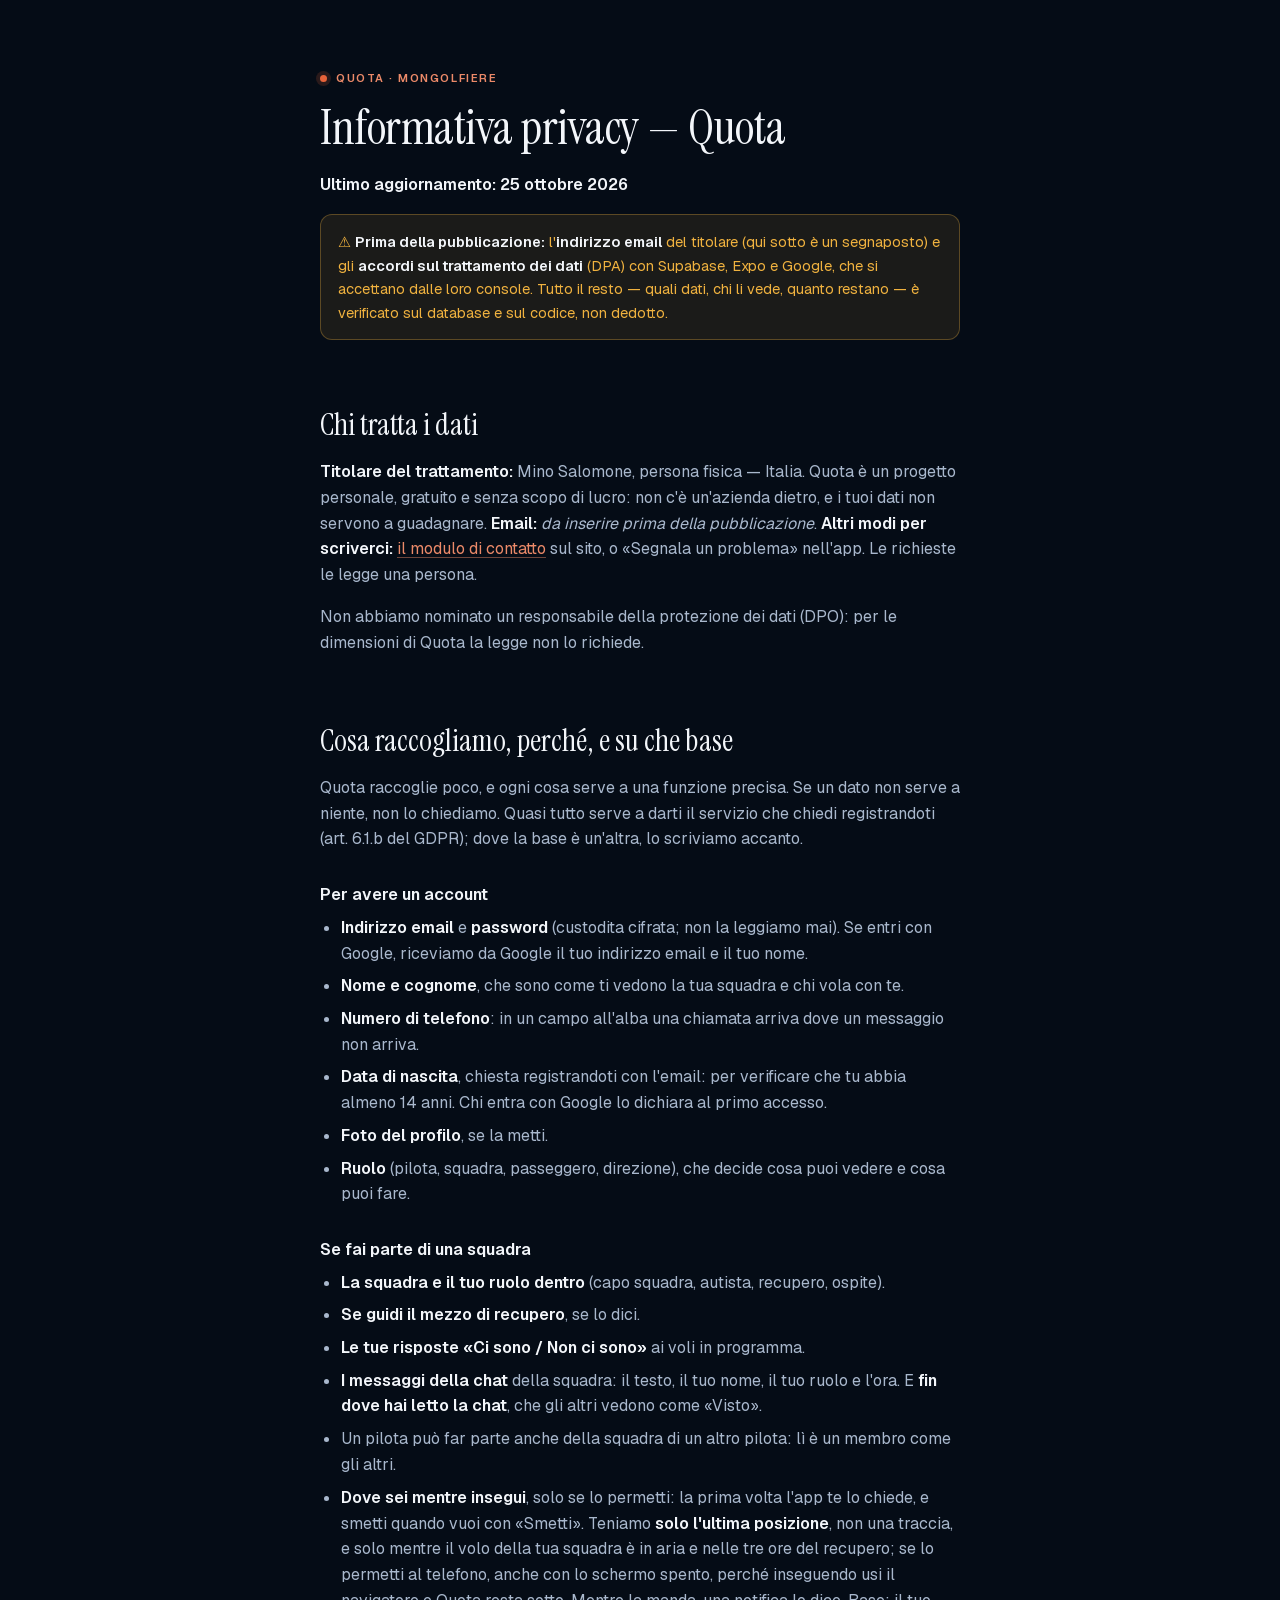
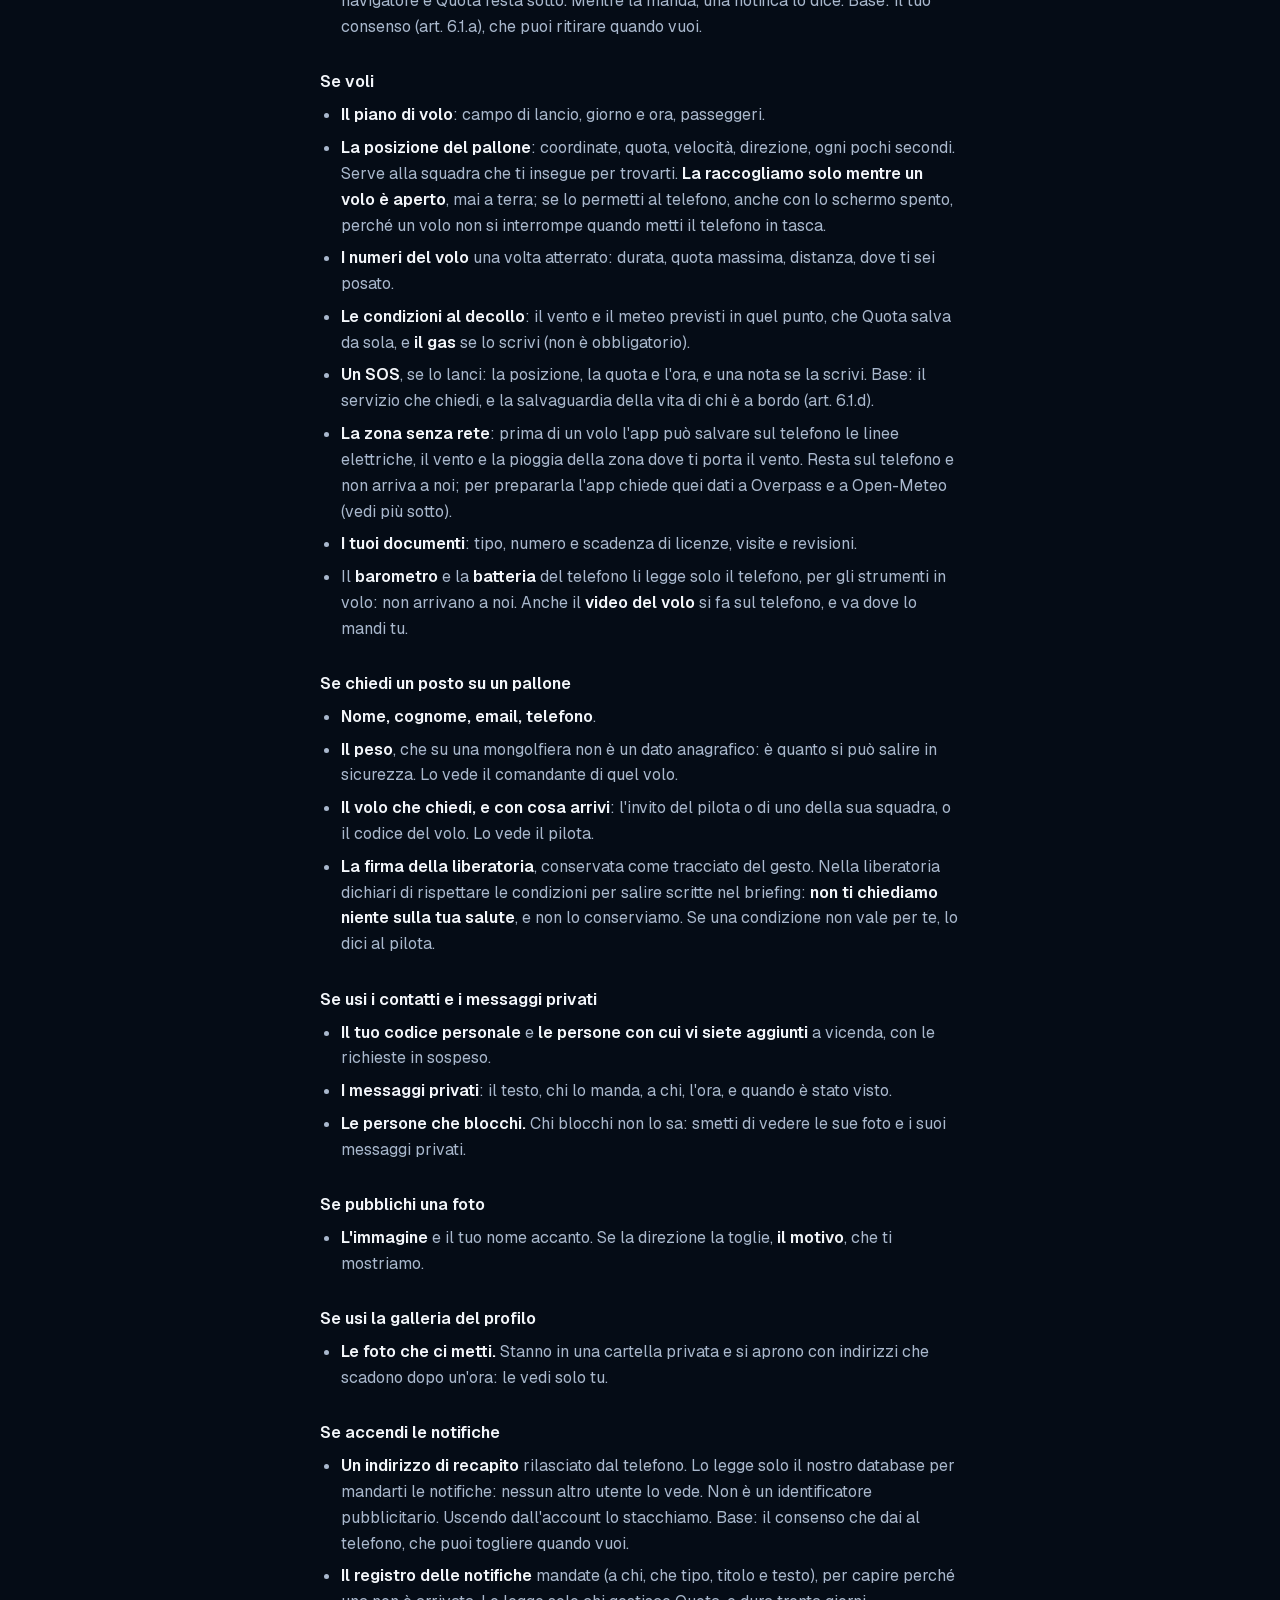
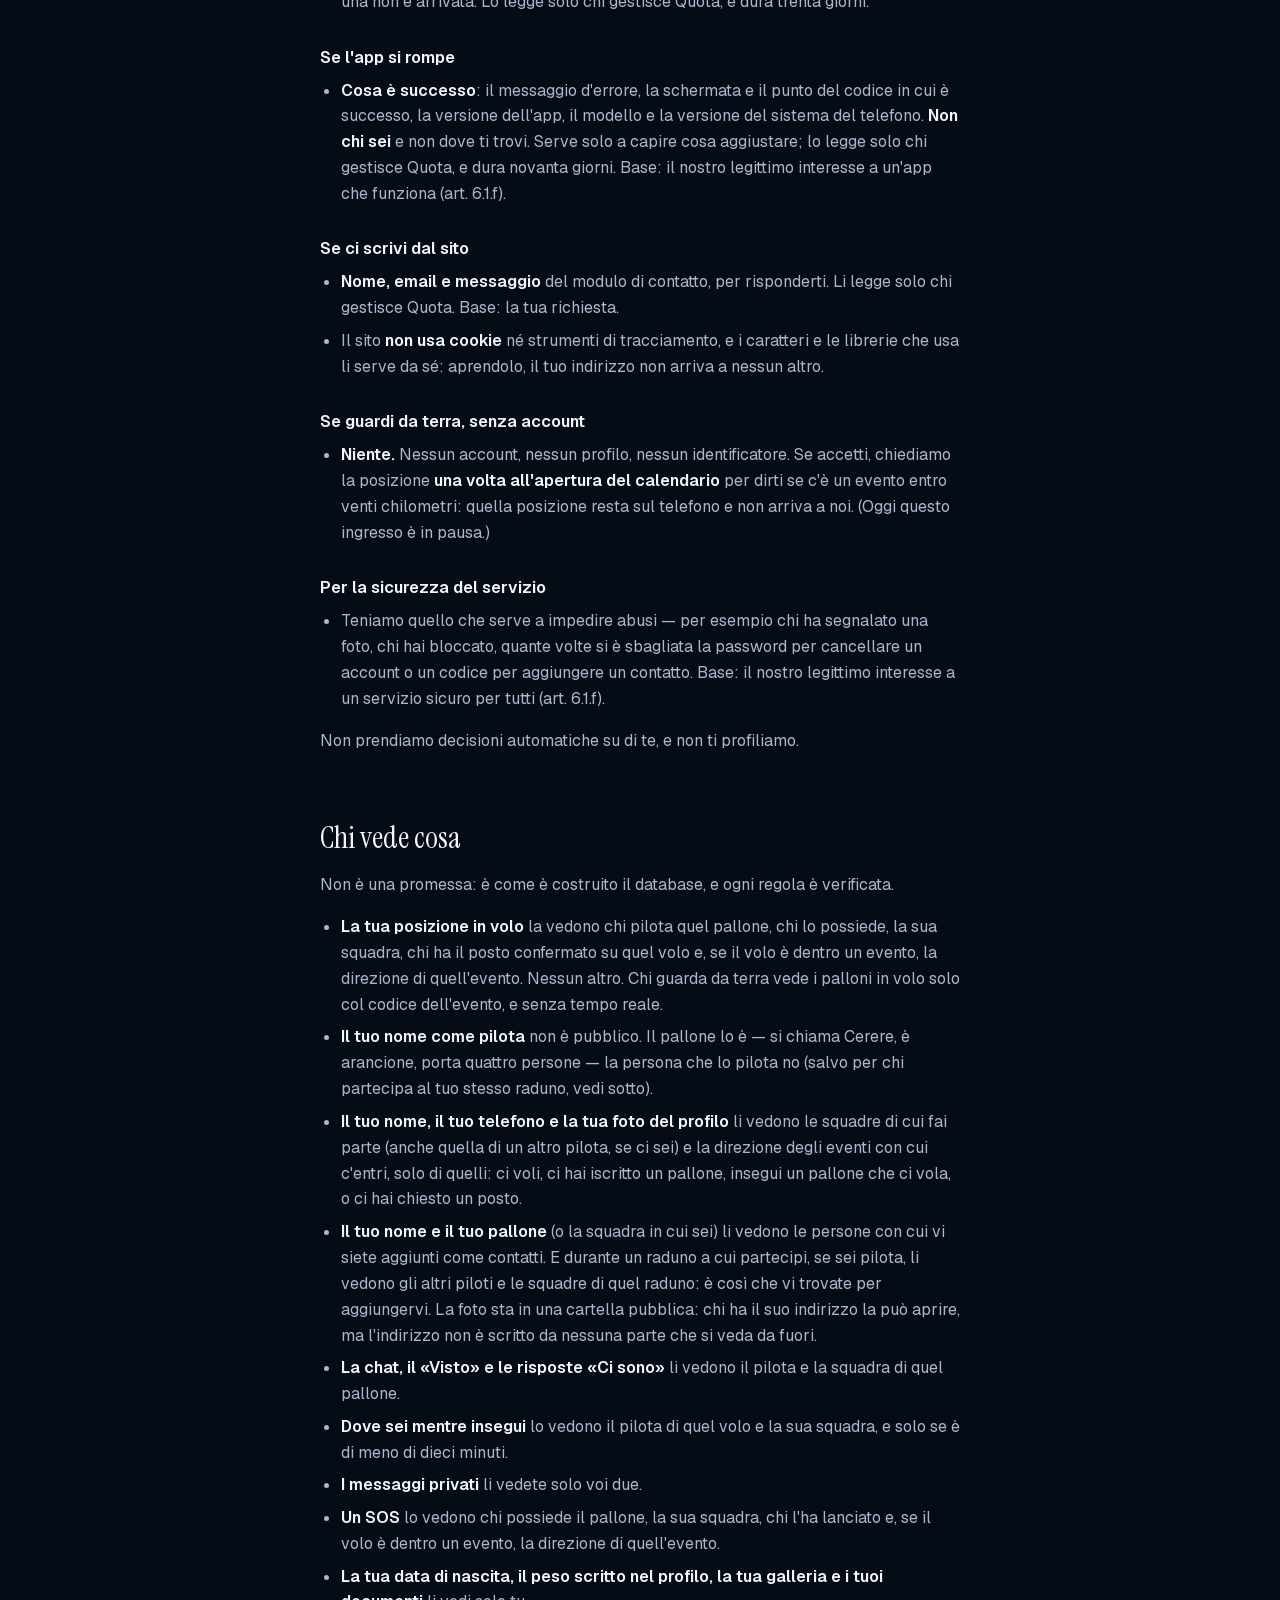
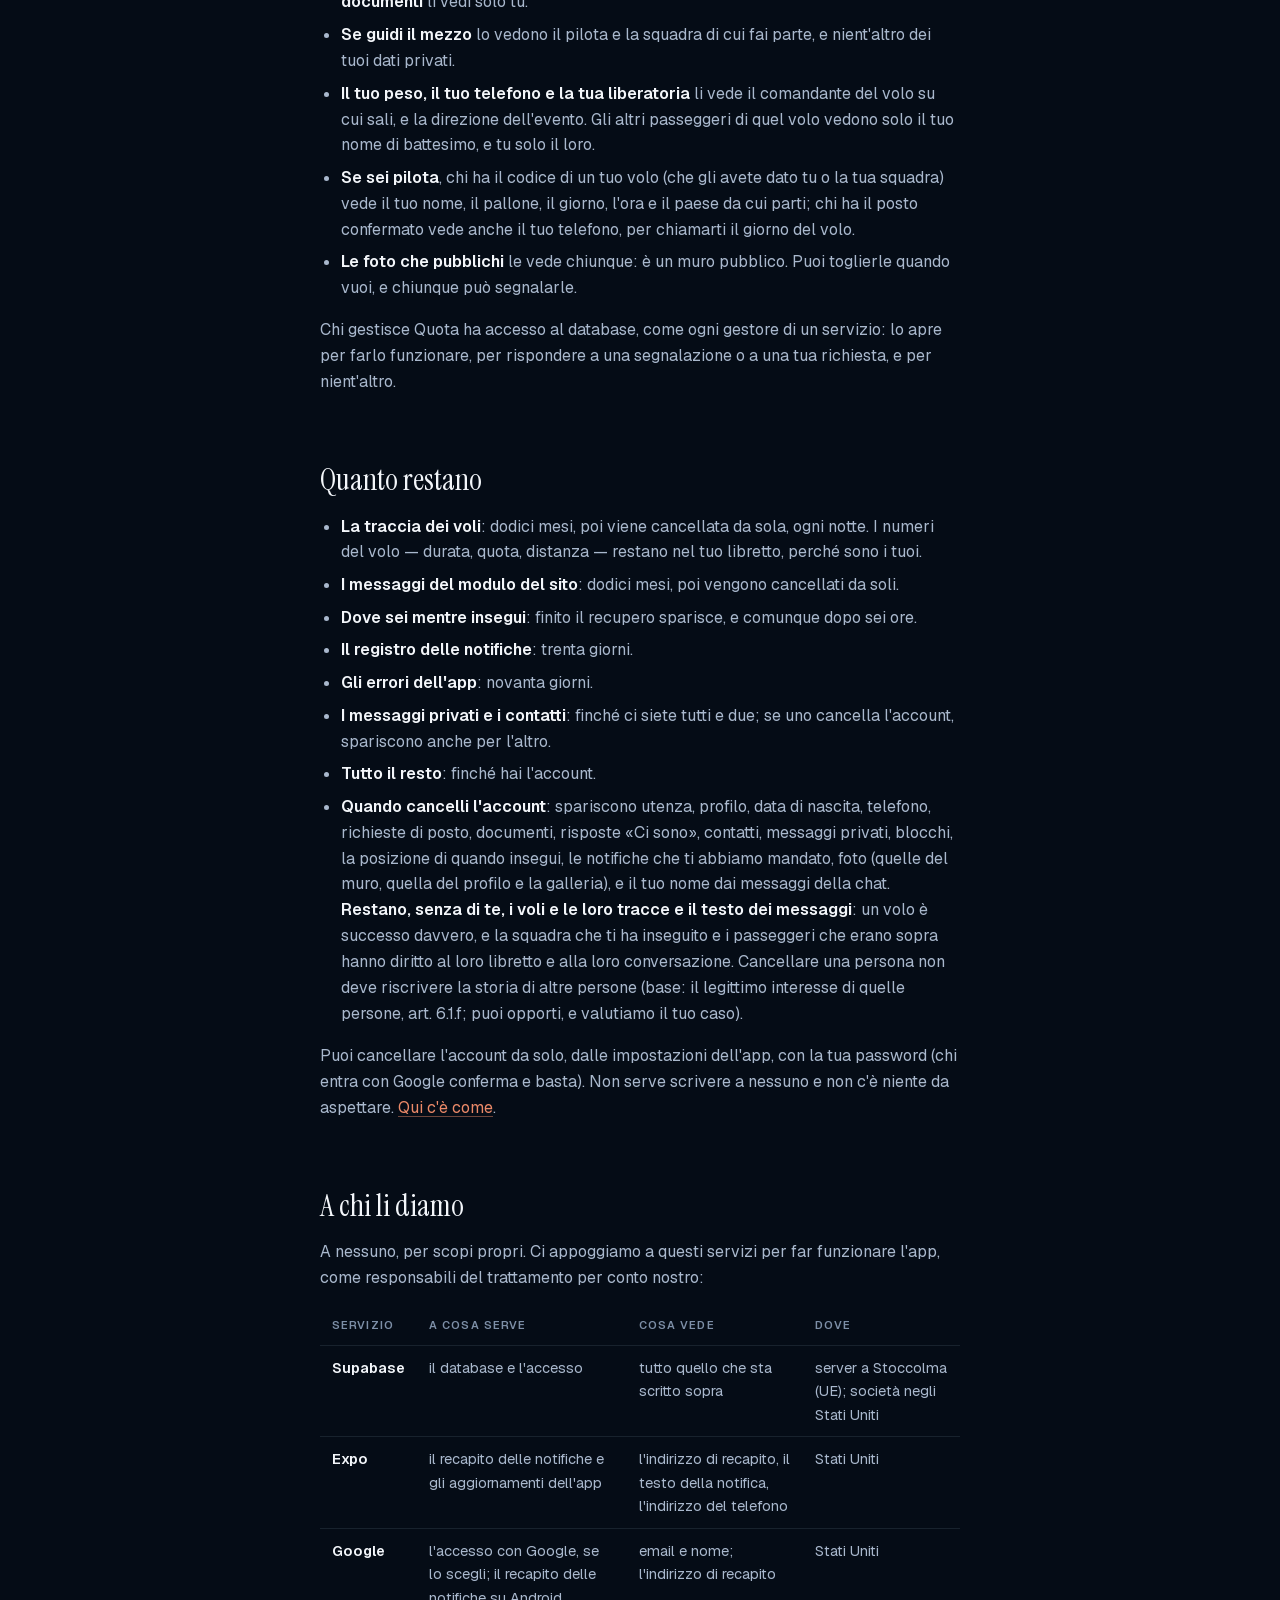
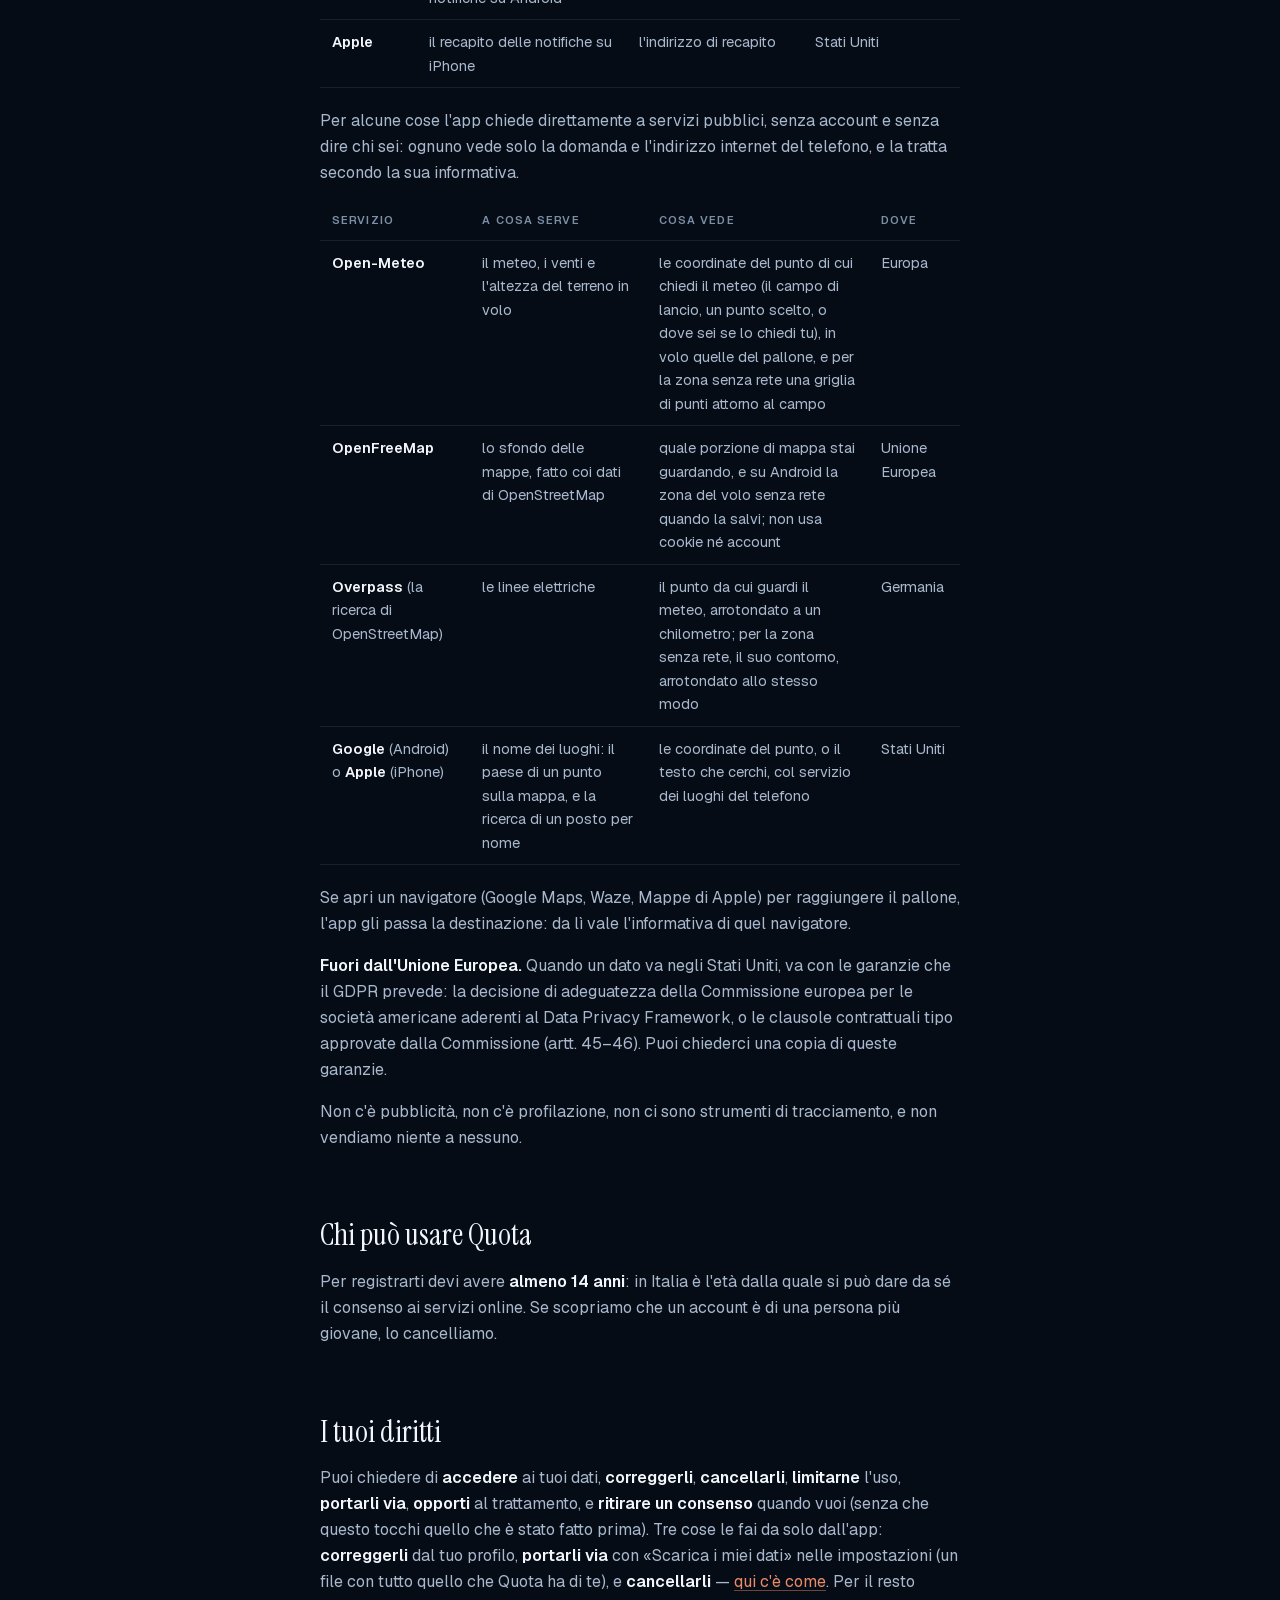
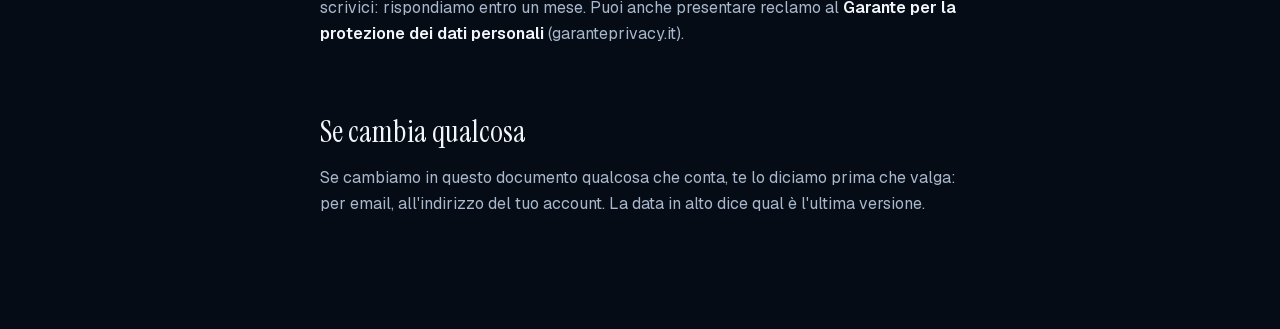
==== privacy.html @ 2c1e8c2b "Pagine aggiornate" ====
<!doctype html>
<html lang="it">
<meta charset="utf-8">
<meta name="viewport" content="width=device-width, initial-scale=1">
<title>Informativa privacy di Quota</title>
<link rel="icon" href="data:image/svg+xml,%3Csvg xmlns='http://www.w3.org/2000/svg' viewBox='0 0 64 80'%3E%3Cpath fill='%23E8633A' d='M32 3c14 0 23 11 23 24 0 12-9 22-16 29l-1 4H26l-1-4C18 49 9 39 9 27 9 14 18 3 32 3Z'/%3E%3Crect x='27' y='61' width='10' height='8' rx='2' fill='%235C5040'/%3E%3C/svg%3E">
<link rel="stylesheet" href="fonts.css">
<style>
:root{--e300:#EC8A69;--e400:#E8633A;--d900:#050C16;--d800:#0A1523;--d700:#0F1E30;
  --line:rgba(198,219,245,.10);--ink1:#F3F6FA;--ink2:#A9B8CD;--ink3:#7D8FA7;
  --disp:"Instrument Serif",Georgia,serif;--ui:"Geist",system-ui,sans-serif;--mono:"JetBrains Mono",ui-monospace,monospace}
*{box-sizing:border-box}
body{margin:0;background:var(--d900);color:var(--ink1);font-family:var(--ui);
  font-size:16px;line-height:1.62;-webkit-font-smoothing:antialiased}
.wrap{max-width:44rem;margin:0 auto;padding:clamp(2rem,6vw,4rem) clamp(1.1rem,4vw,2rem) 6rem}
h1{font-family:var(--disp);font-weight:400;font-size:clamp(2.2rem,6vw,3rem);line-height:1.05;
  letter-spacing:-.01em;margin:0 0 .4em;text-wrap:balance}
h2{font-family:var(--disp);font-weight:400;font-size:clamp(1.5rem,4vw,1.9rem);line-height:1.2;
  margin:2.2em 0 .5em;text-wrap:balance}
h2,h3{scroll-margin-top:2.2rem}
h3{font-size:1.02rem;font-weight:600;margin:1.8em 0 .4em;color:var(--ink1)}
p,li{color:var(--ink2)}
p{margin:0 0 1em}
b{color:var(--ink1);font-weight:600}
ul,ol{margin:0 0 1em;padding-left:1.3rem}
li{margin-bottom:.42em}
ol li{margin-bottom:.7em}
ol li::marker{color:var(--e300);font-weight:600}
/* I link erano quelli di sistema: blu #0000EE su fondo #050C16, cioe' 2.09 di
   contrasto. L'arancio del marchio fa 7.85, e la sottolineatura c'e' perche' il
   colore da solo non basta a dire «e' un link». */
a{color:var(--e300);text-decoration:underline;text-underline-offset:.18em;
  text-decoration-thickness:1px;text-decoration-color:rgba(236,138,105,.45)}
a:hover{text-decoration-color:var(--e300)}
a:focus-visible{outline:2px solid var(--e400);outline-offset:3px;border-radius:2px}
code{font-family:var(--mono);font-size:.86em;background:var(--d700);padding:.1em .38em;border-radius:3px;color:var(--e300)}
.avviso{background:rgba(226,169,59,.10);border:1px solid rgba(226,169,59,.32);border-radius:12px;
  padding:15px 17px;margin:0 0 1.6em}
.avviso p{margin:0;color:#F0B23F;font-size:14.5px}
table{width:100%;border-collapse:collapse;margin:0 0 1.4em;font-size:14.5px;display:block;overflow-x:auto}
th,td{text-align:left;padding:10px 12px;border-bottom:1px solid var(--line);vertical-align:top}
th{color:var(--ink3);font-size:11px;letter-spacing:.1em;text-transform:uppercase;font-weight:600}
td{color:var(--ink2)}
.marchio{display:inline-flex;align-items:center;gap:9px;font-size:11px;font-weight:600;
  letter-spacing:.14em;text-transform:uppercase;color:var(--e300);margin-bottom:1.4em}
.marchio i{width:7px;height:7px;border-radius:50%;background:var(--e400);box-shadow:0 0 0 4px rgba(232,99,58,.16)}
</style>
<div class="wrap">
  <span class="marchio"><i></i>Quota · mongolfiere</span>
<h1>Informativa privacy — Quota</h1>
<p><b>Ultimo aggiornamento: 25 ottobre 2026</b></p>
<div class="avviso"><p>⚠️ <b>Prima della pubblicazione:</b> l'<b>indirizzo email</b> del titolare (qui sotto è un segnaposto) e gli <b>accordi sul trattamento dei dati</b> (DPA) con Supabase, Expo e Google, che si accettano dalle loro console. Tutto il resto — quali dati, chi li vede, quanto restano — è verificato sul database e sul codice, non dedotto.</p></div>
<h2>Chi tratta i dati</h2>
<p><b>Titolare del trattamento:</b> Mino Salomone, persona fisica — Italia. Quota è un progetto personale, gratuito e senza scopo di lucro: non c'è un'azienda dietro, e i tuoi dati non servono a guadagnare. <b>Email:</b> <i>da inserire prima della pubblicazione</i>. <b>Altri modi per scriverci:</b> <a href="index.html#contatti">il modulo di contatto</a> sul sito, o «Segnala un problema» nell'app. Le richieste le legge una persona.</p>
<p>Non abbiamo nominato un responsabile della protezione dei dati (DPO): per le dimensioni di Quota la legge non lo richiede.</p>
<h2>Cosa raccogliamo, perché, e su che base</h2>
<p>Quota raccoglie poco, e ogni cosa serve a una funzione precisa. Se un dato non serve a niente, non lo chiediamo. Quasi tutto serve a darti il servizio che chiedi registrandoti (art. 6.1.b del GDPR); dove la base è un'altra, lo scriviamo accanto.</p>
<h3>Per avere un account</h3>
<ul>
<li><b>Indirizzo email</b> e <b>password</b> (custodita cifrata; non la leggiamo mai). Se entri con Google, riceviamo da Google il tuo indirizzo email e il tuo nome.</li>
<li><b>Nome e cognome</b>, che sono come ti vedono la tua squadra e chi vola con te.</li>
<li><b>Numero di telefono</b>: in un campo all'alba una chiamata arriva dove un messaggio non arriva.</li>
<li><b>Data di nascita</b>, chiesta registrandoti con l'email: per verificare che tu abbia almeno 14 anni. Chi entra con Google lo dichiara al primo accesso.</li>
<li><b>Foto del profilo</b>, se la metti.</li>
<li><b>Ruolo</b> (pilota, squadra, passeggero, direzione), che decide cosa puoi vedere e cosa puoi fare.</li>
</ul>
<h3>Se fai parte di una squadra</h3>
<ul>
<li><b>La squadra e il tuo ruolo dentro</b> (capo squadra, autista, recupero, ospite).</li>
<li><b>Se guidi il mezzo di recupero</b>, se lo dici.</li>
<li><b>Le tue risposte «Ci sono / Non ci sono»</b> ai voli in programma.</li>
<li><b>I messaggi della chat</b> della squadra: il testo, il tuo nome, il tuo ruolo e l'ora. E <b>fin dove hai letto la chat</b>, che gli altri vedono come «Visto».</li>
<li>Un pilota può far parte anche della squadra di un altro pilota: lì è un membro come gli altri.</li>
<li><b>Dove sei mentre insegui</b>, solo se lo permetti: la prima volta l'app te lo chiede, e smetti quando vuoi con «Smetti». Teniamo <b>solo l'ultima posizione</b>, non una traccia, e solo mentre il volo della tua squadra è in aria e nelle tre ore del recupero; se lo permetti al telefono, anche con lo schermo spento, perché inseguendo usi il navigatore e Quota resta sotto. Mentre la manda, una notifica lo dice. Base: il tuo consenso (art. 6.1.a), che puoi ritirare quando vuoi.</li>
</ul>
<h3 id="posizione">Se voli</h3>
<ul>
<li><b>Il piano di volo</b>: campo di lancio, giorno e ora, passeggeri.</li>
<li><b>La posizione del pallone</b>: coordinate, quota, velocità, direzione, ogni pochi secondi. Serve alla squadra che ti insegue per trovarti. <b>La raccogliamo solo mentre un volo è aperto</b>, mai a terra; se lo permetti al telefono, anche con lo schermo spento, perché un volo non si interrompe quando metti il telefono in tasca.</li>
<li><b>I numeri del volo</b> una volta atterrato: durata, quota massima, distanza, dove ti sei posato.</li>
<li><b>Le condizioni al decollo</b>: il vento e il meteo previsti in quel punto, che Quota salva da sola, e <b>il gas</b> se lo scrivi (non è obbligatorio).</li>
<li><b>Un SOS</b>, se lo lanci: la posizione, la quota e l'ora, e una nota se la scrivi. Base: il servizio che chiedi, e la salvaguardia della vita di chi è a bordo (art. 6.1.d).</li>
<li><b>La zona senza rete</b>: prima di un volo l'app può salvare sul telefono le linee elettriche, il vento e la pioggia della zona dove ti porta il vento. Resta sul telefono e non arriva a noi; per prepararla l'app chiede quei dati a Overpass e a Open-Meteo (vedi più sotto).</li>
<li><b>I tuoi documenti</b>: tipo, numero e scadenza di licenze, visite e revisioni.</li>
<li>Il <b>barometro</b> e la <b>batteria</b> del telefono li legge solo il telefono, per gli strumenti in volo: non arrivano a noi. Anche il <b>video del volo</b> si fa sul telefono, e va dove lo mandi tu.</li>
</ul>
<h3>Se chiedi un posto su un pallone</h3>
<ul>
<li><b>Nome, cognome, email, telefono</b>.</li>
<li><b>Il peso</b>, che su una mongolfiera non è un dato anagrafico: è quanto si può salire in sicurezza. Lo vede il comandante di quel volo.</li>
<li><b>Il volo che chiedi, e con cosa arrivi</b>: l'invito del pilota o di uno della sua squadra, o il codice del volo. Lo vede il pilota.</li>
<li><b>La firma della liberatoria</b>, conservata come tracciato del gesto. Nella liberatoria dichiari di rispettare le condizioni per salire scritte nel briefing: <b>non ti chiediamo niente sulla tua salute</b>, e non lo conserviamo. Se una condizione non vale per te, lo dici al pilota.</li>
</ul>
<h3 id="contatti-privati">Se usi i contatti e i messaggi privati</h3>
<ul>
<li><b>Il tuo codice personale</b> e <b>le persone con cui vi siete aggiunti</b> a vicenda, con le richieste in sospeso.</li>
<li><b>I messaggi privati</b>: il testo, chi lo manda, a chi, l'ora, e quando è stato visto.</li>
<li><b>Le persone che blocchi.</b> Chi blocchi non lo sa: smetti di vedere le sue foto e i suoi messaggi privati.</li>
</ul>
<h3 id="foto">Se pubblichi una foto</h3>
<ul>
<li><b>L'immagine</b> e il tuo nome accanto. Se la direzione la toglie, <b>il motivo</b>, che ti mostriamo.</li>
</ul>
<h3 id="galleria">Se usi la galleria del profilo</h3>
<ul>
<li><b>Le foto che ci metti.</b> Stanno in una cartella privata e si aprono con indirizzi che scadono dopo un'ora: le vedi solo tu.</li>
</ul>
<h3>Se accendi le notifiche</h3>
<ul>
<li><b>Un indirizzo di recapito</b> rilasciato dal telefono. Lo legge solo il nostro database per mandarti le notifiche: nessun altro utente lo vede. Non è un identificatore pubblicitario. Uscendo dall'account lo stacchiamo. Base: il consenso che dai al telefono, che puoi togliere quando vuoi.</li>
<li><b>Il registro delle notifiche</b> mandate (a chi, che tipo, titolo e testo), per capire perché una non è arrivata. Lo legge solo chi gestisce Quota, e dura trenta giorni.</li>
</ul>
<h3>Se l'app si rompe</h3>
<ul>
<li><b>Cosa è successo</b>: il messaggio d'errore, la schermata e il punto del codice in cui è successo, la versione dell'app, il modello e la versione del sistema del telefono. <b>Non chi sei</b> e non dove ti trovi. Serve solo a capire cosa aggiustare; lo legge solo chi gestisce Quota, e dura novanta giorni. Base: il nostro legittimo interesse a un'app che funziona (art. 6.1.f).</li>
</ul>
<h3>Se ci scrivi dal sito</h3>
<ul>
<li><b>Nome, email e messaggio</b> del modulo di contatto, per risponderti. Li legge solo chi gestisce Quota. Base: la tua richiesta.</li>
<li>Il sito <b>non usa cookie</b> né strumenti di tracciamento, e i caratteri e le librerie che usa li serve da sé: aprendolo, il tuo indirizzo non arriva a nessun altro.</li>
</ul>
<h3>Se guardi da terra, senza account</h3>
<ul>
<li><b>Niente.</b> Nessun account, nessun profilo, nessun identificatore. Se accetti, chiediamo la posizione <b>una volta all'apertura del calendario</b> per dirti se c'è un evento entro venti chilometri: quella posizione resta sul telefono e non arriva a noi. (Oggi questo ingresso è in pausa.)</li>
</ul>
<h3>Per la sicurezza del servizio</h3>
<ul>
<li>Teniamo quello che serve a impedire abusi — per esempio chi ha segnalato una foto, chi hai bloccato, quante volte si è sbagliata la password per cancellare un account o un codice per aggiungere un contatto. Base: il nostro legittimo interesse a un servizio sicuro per tutti (art. 6.1.f).</li>
</ul>
<p>Non prendiamo decisioni automatiche su di te, e non ti profiliamo.</p>
<h2>Chi vede cosa</h2>
<p>Non è una promessa: è come è costruito il database, e ogni regola è verificata.</p>
<ul>
<li><b>La tua posizione in volo</b> la vedono chi pilota quel pallone, chi lo possiede, la sua squadra, chi ha il posto confermato su quel volo e, se il volo è dentro un evento, la direzione di quell'evento. Nessun altro. Chi guarda da terra vede i palloni in volo solo col codice dell'evento, e senza tempo reale.</li>
<li><b>Il tuo nome come pilota</b> non è pubblico. Il pallone lo è — si chiama Cerere, è arancione, porta quattro persone — la persona che lo pilota no (salvo per chi partecipa al tuo stesso raduno, vedi sotto).</li>
<li><b>Il tuo nome, il tuo telefono e la tua foto del profilo</b> li vedono le squadre di cui fai parte (anche quella di un altro pilota, se ci sei) e la direzione degli eventi con cui c'entri, solo di quelli: ci voli, ci hai iscritto un pallone, insegui un pallone che ci vola, o ci hai chiesto un posto.</li>
<li><b>Il tuo nome e il tuo pallone</b> (o la squadra in cui sei) li vedono le persone con cui vi siete aggiunti come contatti. E durante un raduno a cui partecipi, se sei pilota, li vedono gli altri piloti e le squadre di quel raduno: è così che vi trovate per aggiungervi. La foto sta in una cartella pubblica: chi ha il suo indirizzo la può aprire, ma l'indirizzo non è scritto da nessuna parte che si veda da fuori.</li>
<li><b>La chat, il «Visto» e le risposte «Ci sono»</b> li vedono il pilota e la squadra di quel pallone.</li>
<li><b>Dove sei mentre insegui</b> lo vedono il pilota di quel volo e la sua squadra, e solo se è di meno di dieci minuti.</li>
<li><b>I messaggi privati</b> li vedete solo voi due.</li>
<li><b>Un SOS</b> lo vedono chi possiede il pallone, la sua squadra, chi l'ha lanciato e, se il volo è dentro un evento, la direzione di quell'evento.</li>
<li><b>La tua data di nascita, il peso scritto nel profilo, la tua galleria e i tuoi documenti</b> li vedi solo tu.</li>
<li><b>Se guidi il mezzo</b> lo vedono il pilota e la squadra di cui fai parte, e nient'altro dei tuoi dati privati.</li>
<li><b>Il tuo peso, il tuo telefono e la tua liberatoria</b> li vede il comandante del volo su cui sali, e la direzione dell'evento. Gli altri passeggeri di quel volo vedono solo il tuo nome di battesimo, e tu solo il loro.</li>
<li><b>Se sei pilota</b>, chi ha il codice di un tuo volo (che gli avete dato tu o la tua squadra) vede il tuo nome, il pallone, il giorno, l'ora e il paese da cui parti; chi ha il posto confermato vede anche il tuo telefono, per chiamarti il giorno del volo.</li>
<li><b>Le foto che pubblichi</b> le vede chiunque: è un muro pubblico. Puoi toglierle quando vuoi, e chiunque può segnalarle.</li>
</ul>
<p>Chi gestisce Quota ha accesso al database, come ogni gestore di un servizio: lo apre per farlo funzionare, per rispondere a una segnalazione o a una tua richiesta, e per nient'altro.</p>
<h2 id="conservazione">Quanto restano</h2>
<ul>
<li><b>La traccia dei voli</b>: dodici mesi, poi viene cancellata da sola, ogni notte. I numeri del volo — durata, quota, distanza — restano nel tuo libretto, perché sono i tuoi.</li>
<li><b>I messaggi del modulo del sito</b>: dodici mesi, poi vengono cancellati da soli.</li>
<li><b>Dove sei mentre insegui</b>: finito il recupero sparisce, e comunque dopo sei ore.</li>
<li><b>Il registro delle notifiche</b>: trenta giorni.</li>
<li><b>Gli errori dell'app</b>: novanta giorni.</li>
<li><b>I messaggi privati e i contatti</b>: finché ci siete tutti e due; se uno cancella l'account, spariscono anche per l'altro.</li>
<li><b>Tutto il resto</b>: finché hai l'account.</li>
<li><b>Quando cancelli l'account</b>: spariscono utenza, profilo, data di nascita, telefono, richieste di posto, documenti, risposte «Ci sono», contatti, messaggi privati, blocchi, la posizione di quando insegui, le notifiche che ti abbiamo mandato, foto (quelle del muro, quella del profilo e la galleria), e il tuo nome dai messaggi della chat. <b>Restano, senza di te, i voli e le loro tracce e il testo dei messaggi</b>: un volo è successo davvero, e la squadra che ti ha inseguito e i passeggeri che erano sopra hanno diritto al loro libretto e alla loro conversazione. Cancellare una persona non deve riscrivere la storia di altre persone (base: il legittimo interesse di quelle persone, art. 6.1.f; puoi opporti, e valutiamo il tuo caso).</li>
</ul>
<p>Puoi cancellare l'account da solo, dalle impostazioni dell'app, con la tua password (chi entra con Google conferma e basta). Non serve scrivere a nessuno e non c'è niente da aspettare. <a href="cancella-account.html">Qui c'è come</a>.</p>
<h2>A chi li diamo</h2>
<p>A nessuno, per scopi propri. Ci appoggiamo a questi servizi per far funzionare l'app, come responsabili del trattamento per conto nostro:</p>
<table><thead><tr><th>servizio</th><th>a cosa serve</th><th>cosa vede</th><th>dove</th></tr></thead><tbody>
<tr><td><b>Supabase</b></td><td>il database e l'accesso</td><td>tutto quello che sta scritto sopra</td><td>server a Stoccolma (UE); società negli Stati Uniti</td></tr>
<tr><td><b>Expo</b></td><td>il recapito delle notifiche e gli aggiornamenti dell'app</td><td>l'indirizzo di recapito, il testo della notifica, l'indirizzo del telefono</td><td>Stati Uniti</td></tr>
<tr><td><b>Google</b></td><td>l'accesso con Google, se lo scegli; il recapito delle notifiche su Android</td><td>email e nome; l'indirizzo di recapito</td><td>Stati Uniti</td></tr>
<tr><td><b>Apple</b></td><td>il recapito delle notifiche su iPhone</td><td>l'indirizzo di recapito</td><td>Stati Uniti</td></tr>
</tbody></table>
<p>Per alcune cose l'app chiede direttamente a servizi pubblici, senza account e senza dire chi sei: ognuno vede solo la domanda e l'indirizzo internet del telefono, e la tratta secondo la sua informativa.</p>
<table><thead><tr><th>servizio</th><th>a cosa serve</th><th>cosa vede</th><th>dove</th></tr></thead><tbody>
<tr><td><b>Open-Meteo</b></td><td>il meteo, i venti e l'altezza del terreno in volo</td><td>le coordinate del punto di cui chiedi il meteo (il campo di lancio, un punto scelto, o dove sei se lo chiedi tu), in volo quelle del pallone, e per la zona senza rete una griglia di punti attorno al campo</td><td>Europa</td></tr>
<tr><td><b>OpenFreeMap</b></td><td>lo sfondo delle mappe, fatto coi dati di OpenStreetMap</td><td>quale porzione di mappa stai guardando, e su Android la zona del volo senza rete quando la salvi; non usa cookie né account</td><td>Unione Europea</td></tr>
<tr><td><b>Overpass</b> (la ricerca di OpenStreetMap)</td><td>le linee elettriche</td><td>il punto da cui guardi il meteo, arrotondato a un chilometro; per la zona senza rete, il suo contorno, arrotondato allo stesso modo</td><td>Germania</td></tr>
<tr><td><b>Google</b> (Android) o <b>Apple</b> (iPhone)</td><td>il nome dei luoghi: il paese di un punto sulla mappa, e la ricerca di un posto per nome</td><td>le coordinate del punto, o il testo che cerchi, col servizio dei luoghi del telefono</td><td>Stati Uniti</td></tr>
</tbody></table>
<p>Se apri un navigatore (Google Maps, Waze, Mappe di Apple) per raggiungere il pallone, l'app gli passa la destinazione: da lì vale l'informativa di quel navigatore.</p>
<p><b>Fuori dall'Unione Europea.</b> Quando un dato va negli Stati Uniti, va con le garanzie che il GDPR prevede: la decisione di adeguatezza della Commissione europea per le società americane aderenti al Data Privacy Framework, o le clausole contrattuali tipo approvate dalla Commissione (artt. 45–46). Puoi chiederci una copia di queste garanzie.</p>
<p>Non c'è pubblicità, non c'è profilazione, non ci sono strumenti di tracciamento, e non vendiamo niente a nessuno.</p>
<h2>Chi può usare Quota</h2>
<p>Per registrarti devi avere <b>almeno 14 anni</b>: in Italia è l'età dalla quale si può dare da sé il consenso ai servizi online. Se scopriamo che un account è di una persona più giovane, lo cancelliamo.</p>
<h2 id="diritti">I tuoi diritti</h2>
<p>Puoi chiedere di <b>accedere</b> ai tuoi dati, <b>correggerli</b>, <b>cancellarli</b>, <b>limitarne</b> l'uso, <b>portarli via</b>, <b>opporti</b> al trattamento, e <b>ritirare un consenso</b> quando vuoi (senza che questo tocchi quello che è stato fatto prima). Tre cose le fai da solo dall'app: <b>correggerli</b> dal tuo profilo, <b>portarli via</b> con «Scarica i miei dati» nelle impostazioni (un file con tutto quello che Quota ha di te), e <b>cancellarli</b> — <a href="cancella-account.html">qui c'è come</a>. Per il resto scrivici: rispondiamo entro un mese. Puoi anche presentare reclamo al <b>Garante per la protezione dei dati personali</b> (garanteprivacy.it).</p>
<h2>Se cambia qualcosa</h2>
<p>Se cambiamo in questo documento qualcosa che conta, te lo diciamo prima che valga: per email, all'indirizzo del tuo account. La data in alto dice qual è l'ultima versione.</p>
</div>
---- fonts.css ----
/* Quota — font del design system, incorporati come data URI
   Instrument Serif (display) · Geist (UI) · JetBrains Mono (dati)
   Subset latin. Generato da design/fetch-fonts.mjs. */
@font-face{font-family:'Instrument Serif';font-style:normal;font-weight:400;font-display:swap;src:url([data-uri]) format('woff2');}
@font-face{font-family:'Instrument Serif';font-style:italic;font-weight:400;font-display:swap;src:url([data-uri]) format('woff2');}
@font-face{font-family:'Geist';font-style:normal;font-weight:400;font-display:swap;src:url([data-uri]) format('woff2');}
@font-face{font-family:'Geist';font-style:normal;font-weight:500;font-display:swap;src:url([data-uri]) format('woff2');}
@font-face{font-family:'Geist';font-style:normal;font-weight:600;font-display:swap;src:url([data-uri]) format('woff2');}
@font-face{font-family:'Geist';font-style:normal;font-weight:700;font-display:swap;src:url([data-uri]) format('woff2');}
@font-face{font-family:'JetBrains Mono';font-style:normal;font-weight:400;font-display:swap;src:url([data-uri]) format('woff2');}
@font-face{font-family:'JetBrains Mono';font-style:normal;font-weight:500;font-display:swap;src:url([data-uri]) format('woff2');}
@font-face{font-family:'JetBrains Mono';font-style:normal;font-weight:700;font-display:swap;src:url([data-uri]) format('woff2');}
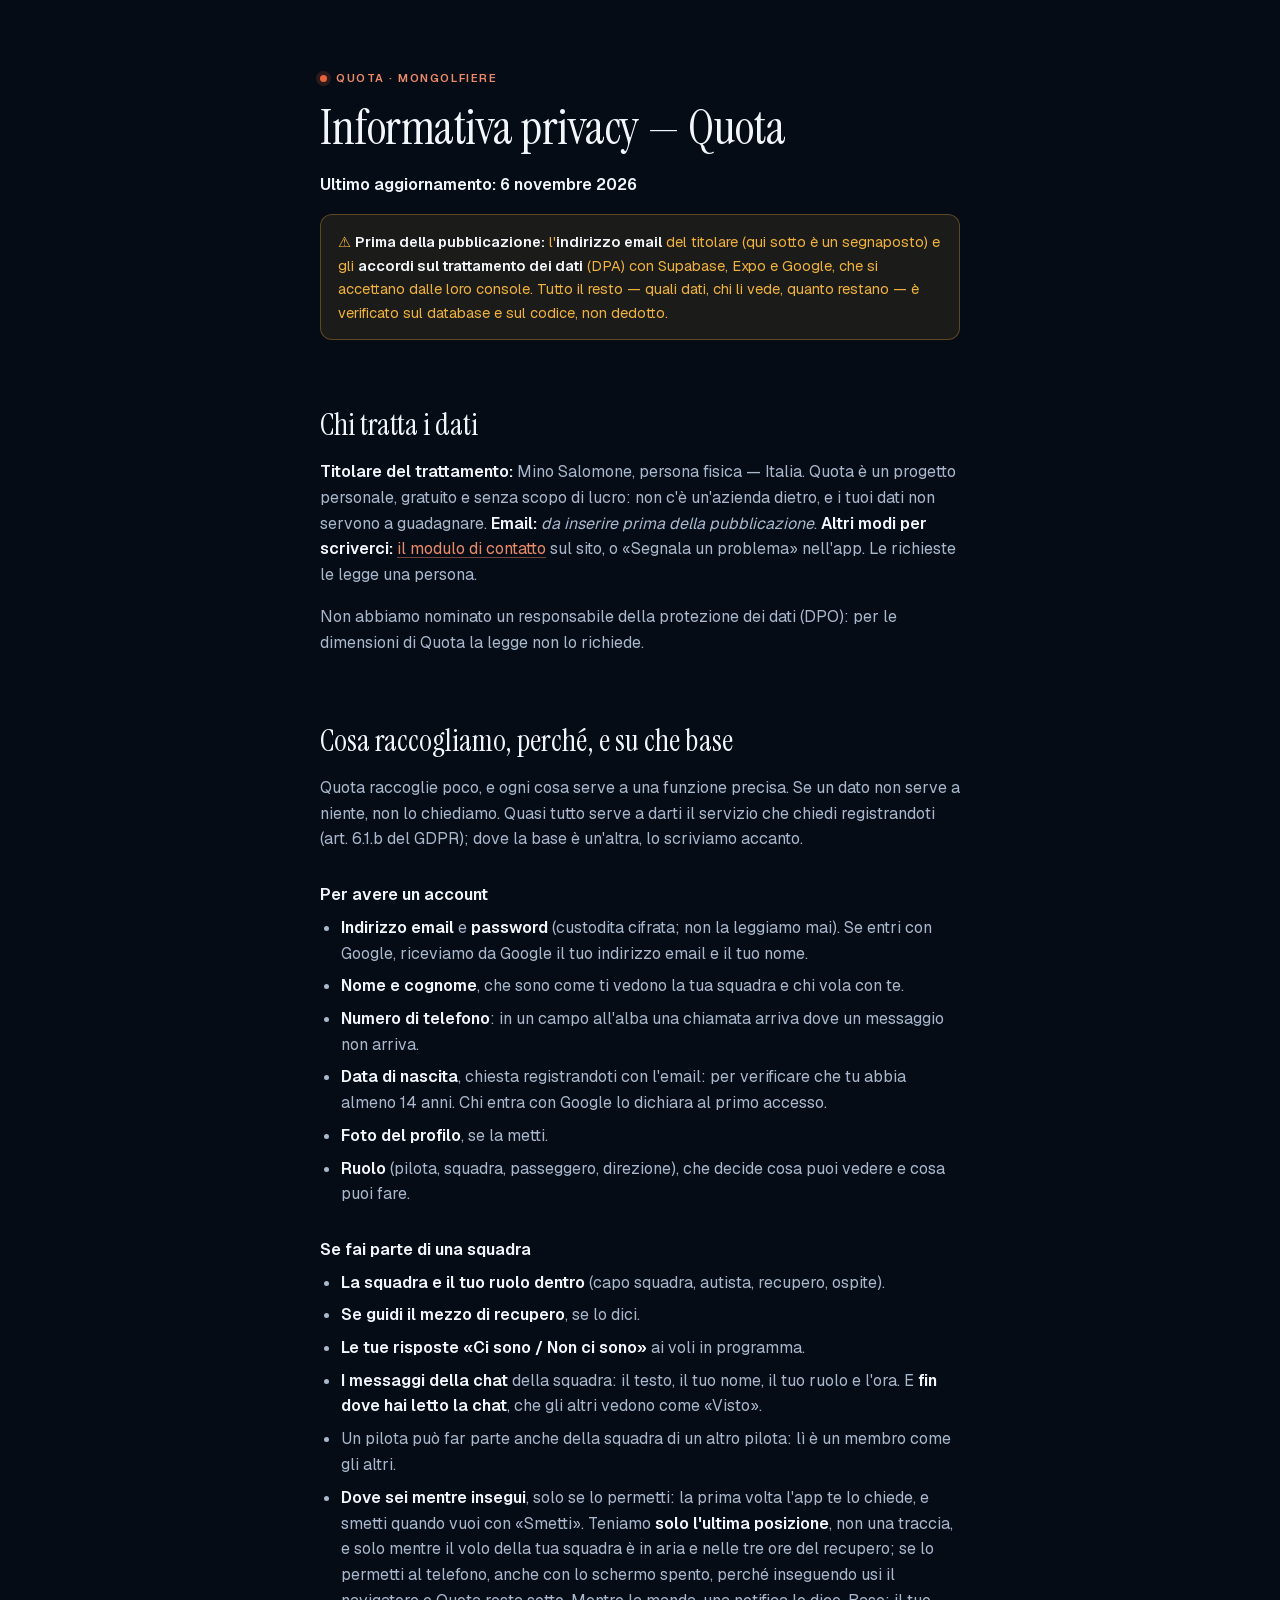
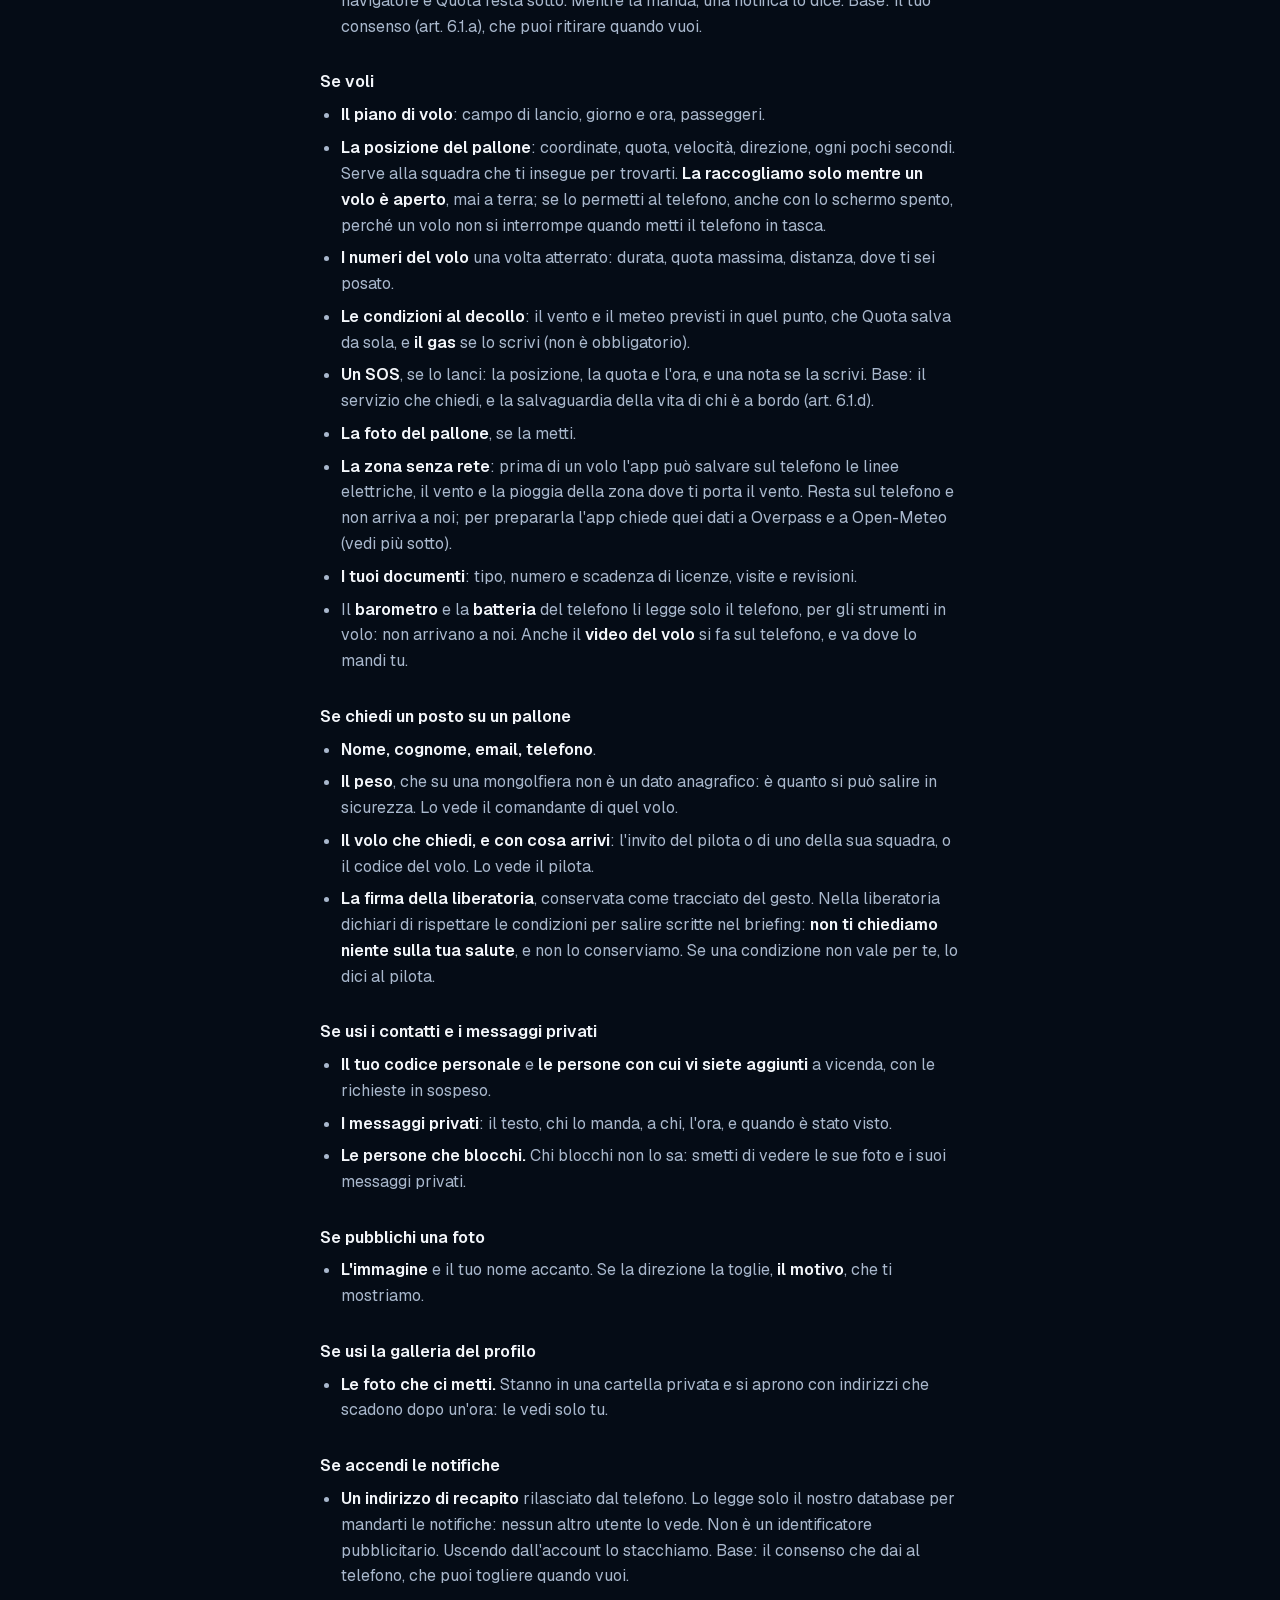
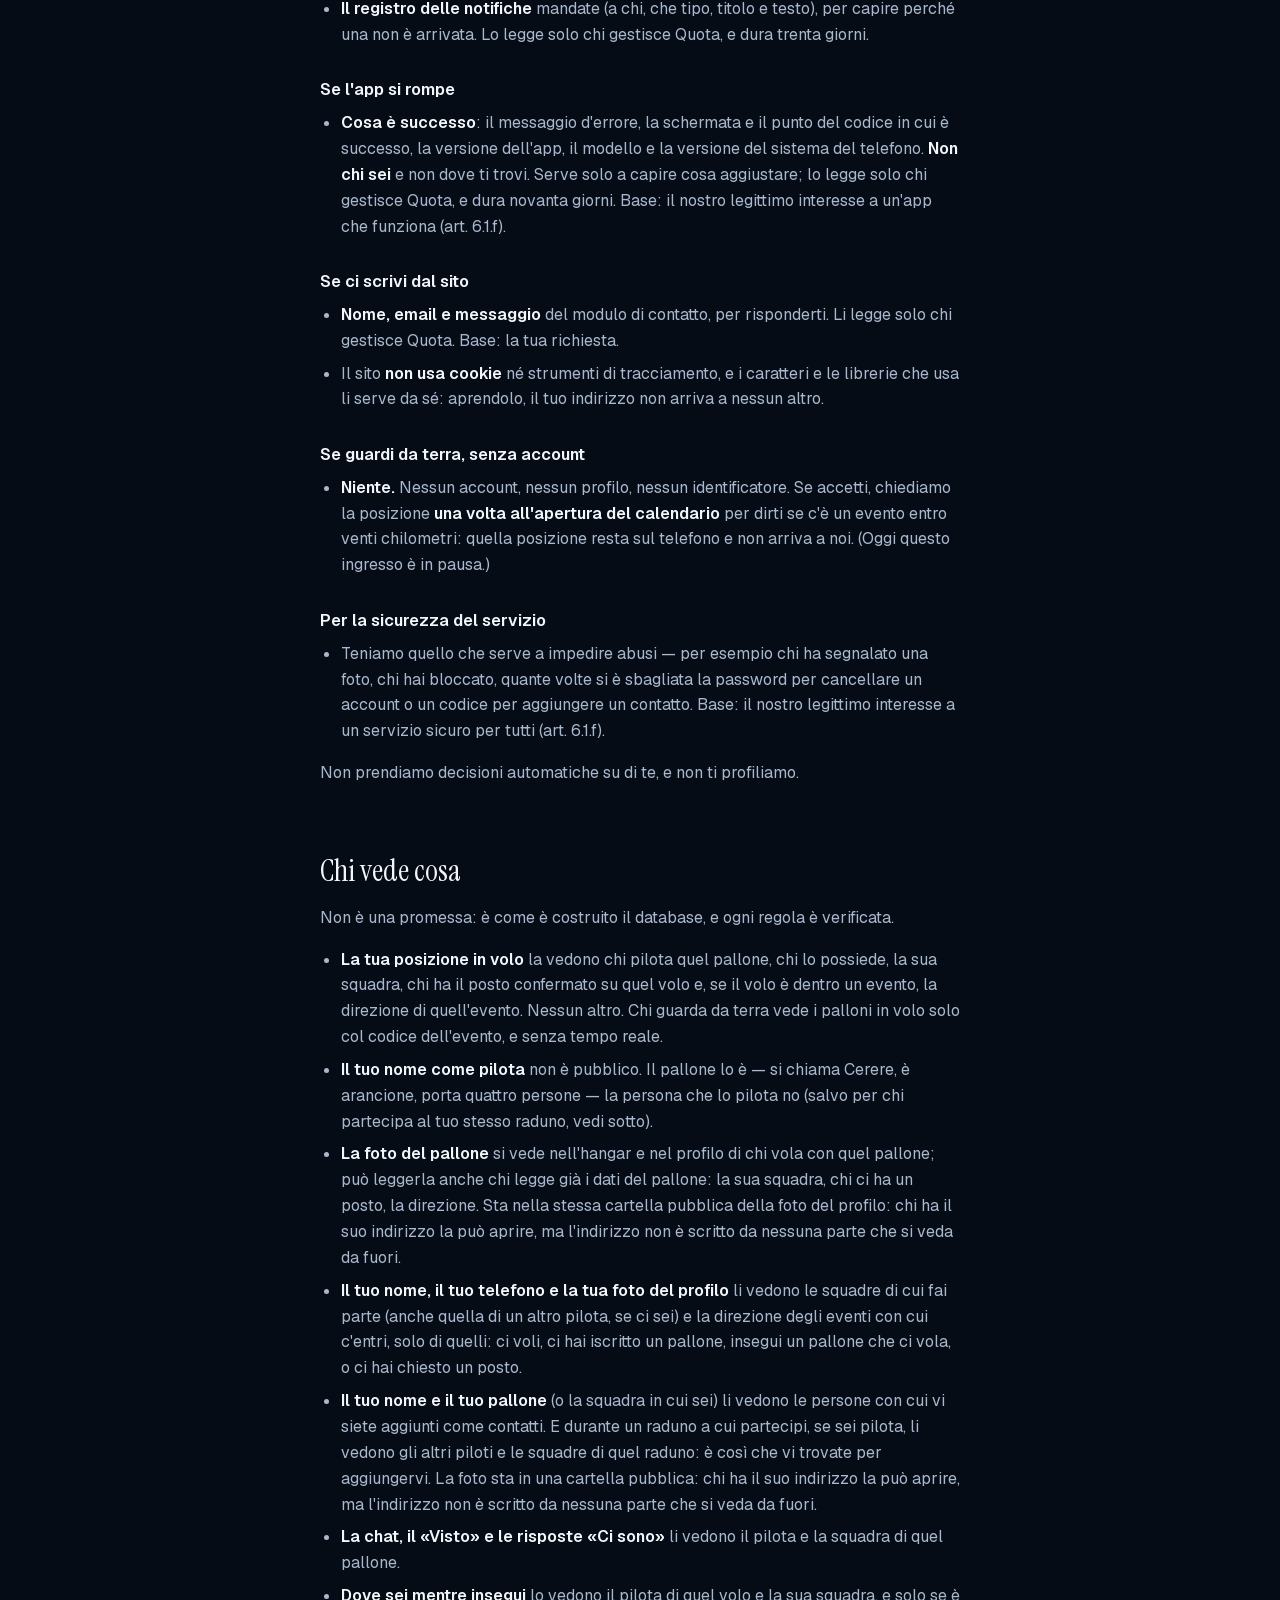
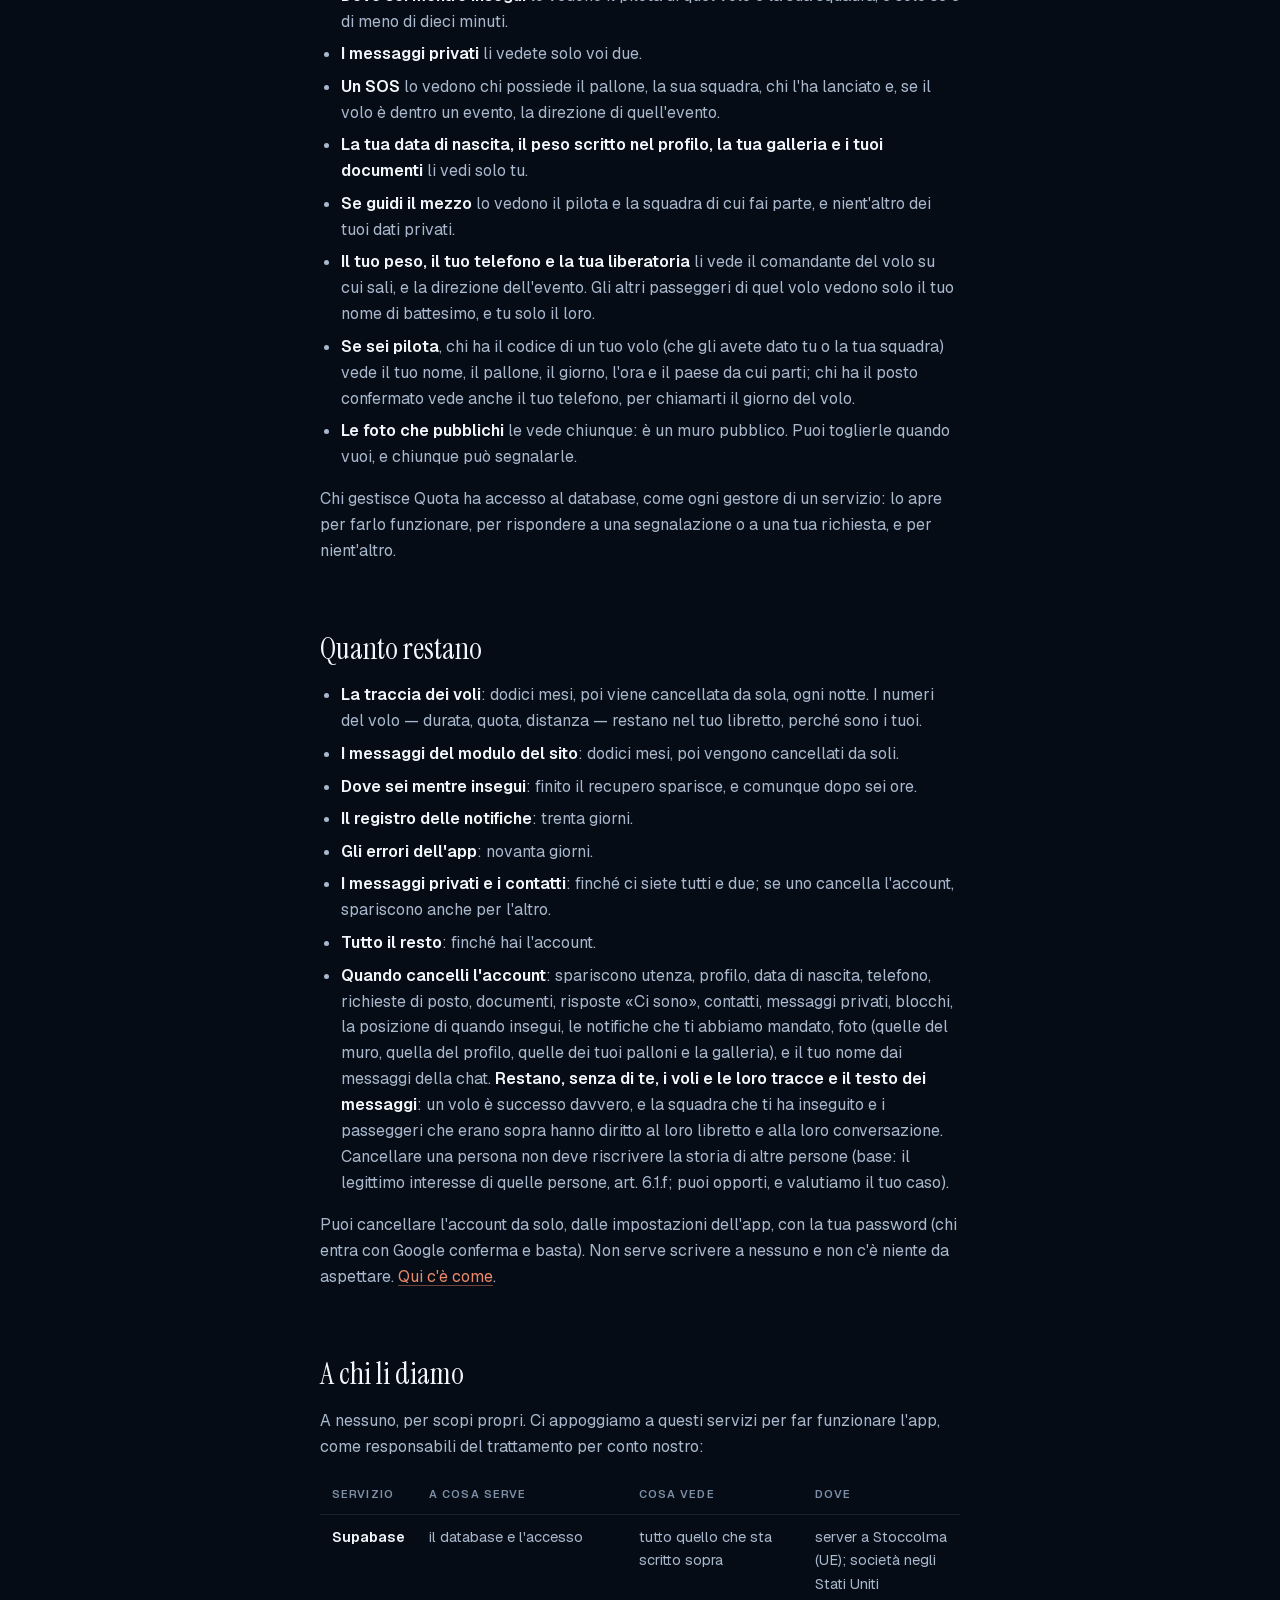
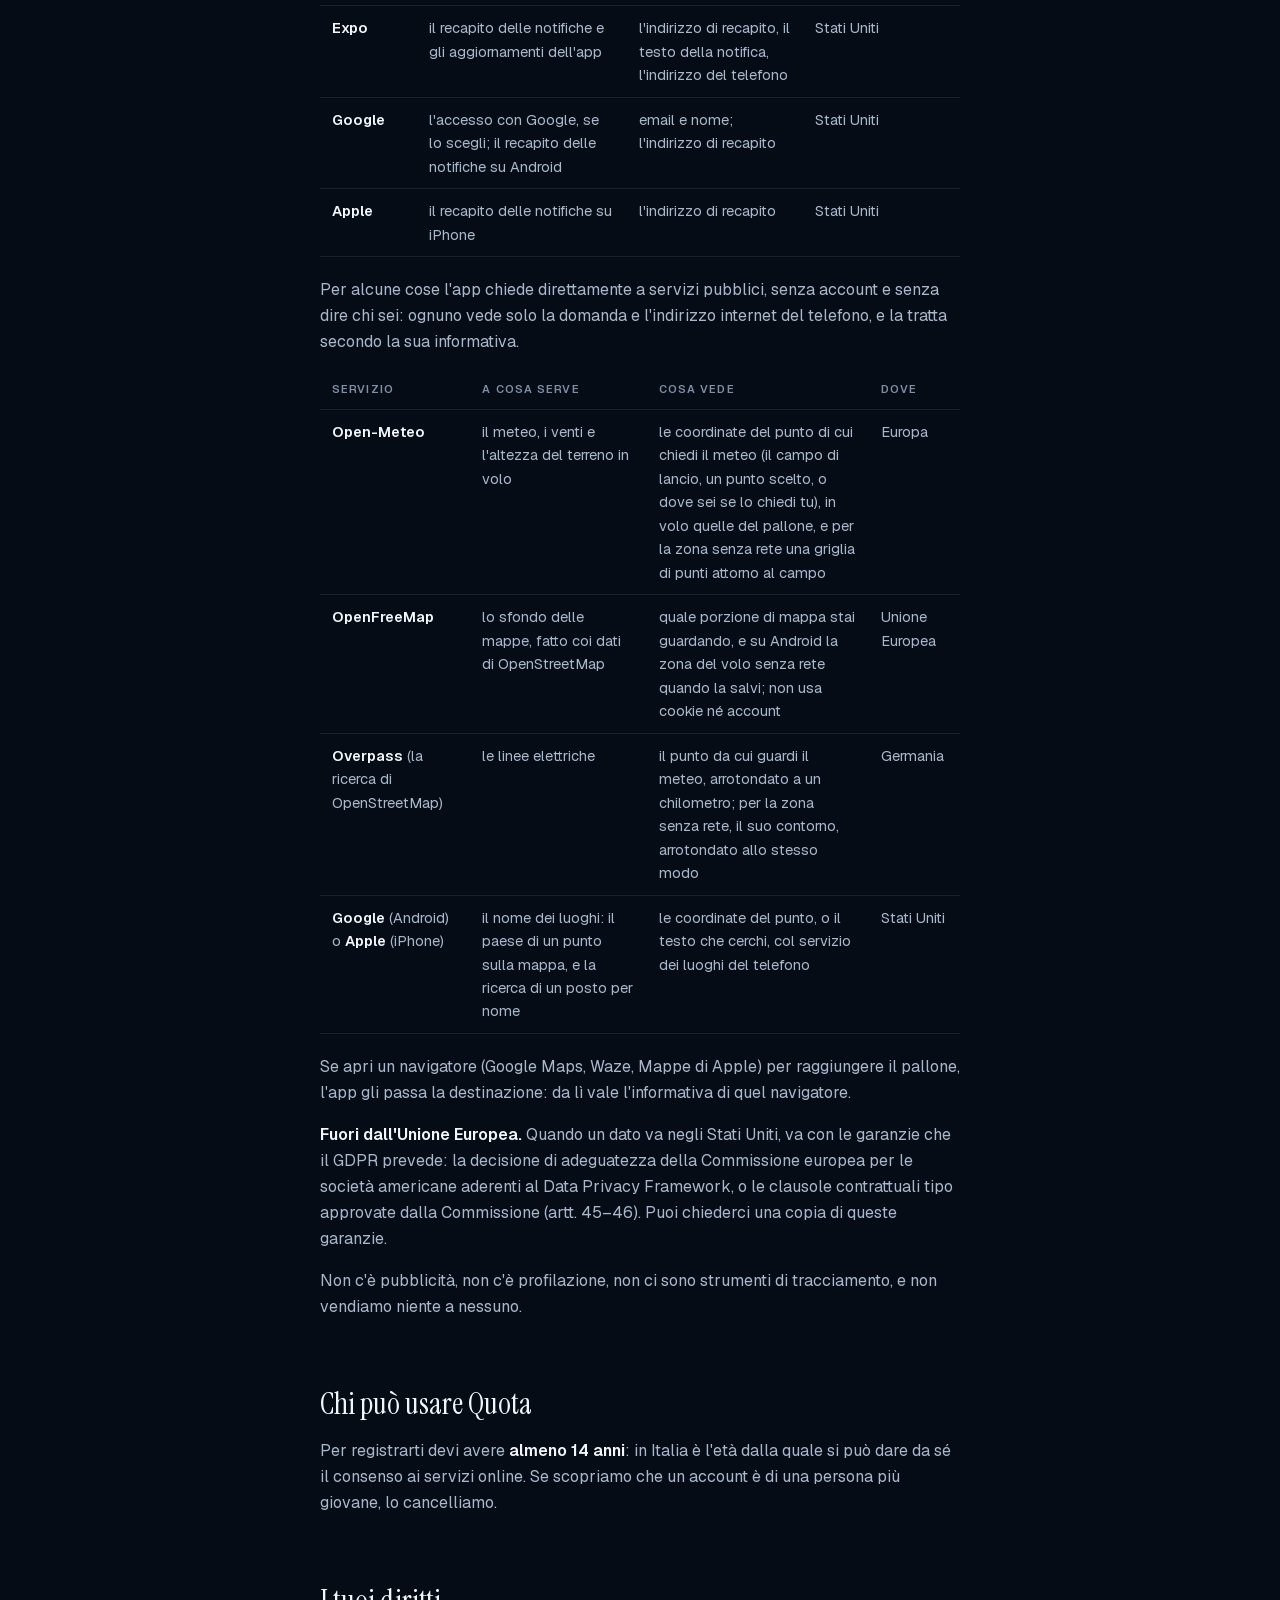
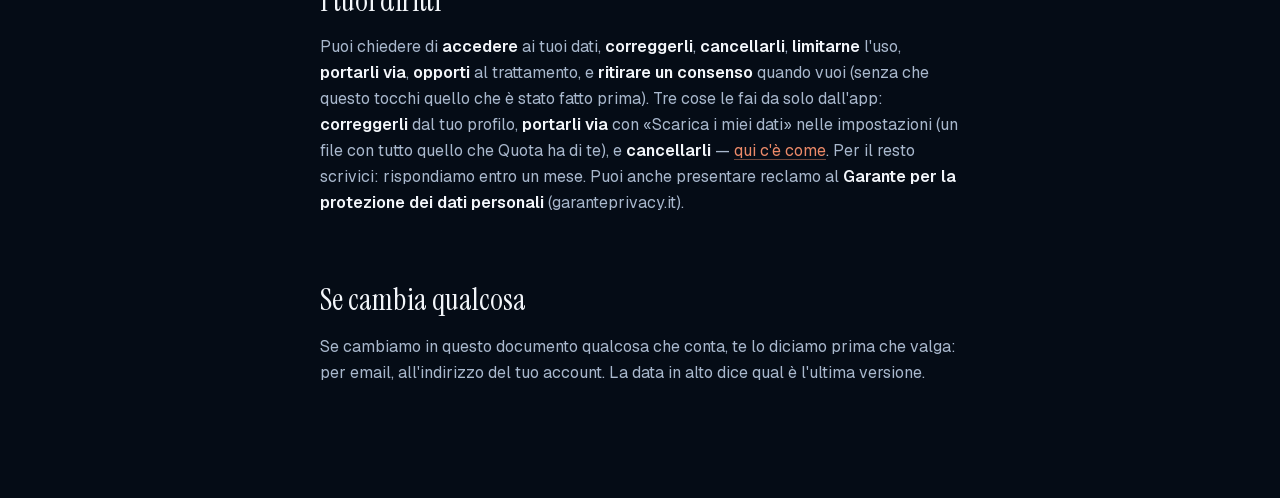
==== commit 282519c3: "Pagine aggiornate" ====
--- a/privacy.html
+++ b/privacy.html
@@ -48,7 +48,7 @@
 <div class="wrap">
   <span class="marchio"><i></i>Quota · mongolfiere</span>
 <h1>Informativa privacy — Quota</h1>
-<p><b>Ultimo aggiornamento: 25 ottobre 2026</b></p>
+<p><b>Ultimo aggiornamento: 6 novembre 2026</b></p>
 <div class="avviso"><p>⚠️ <b>Prima della pubblicazione:</b> l'<b>indirizzo email</b> del titolare (qui sotto è un segnaposto) e gli <b>accordi sul trattamento dei dati</b> (DPA) con Supabase, Expo e Google, che si accettano dalle loro console. Tutto il resto — quali dati, chi li vede, quanto restano — è verificato sul database e sul codice, non dedotto.</p></div>
 <h2>Chi tratta i dati</h2>
 <p><b>Titolare del trattamento:</b> Mino Salomone, persona fisica — Italia. Quota è un progetto personale, gratuito e senza scopo di lucro: non c'è un'azienda dietro, e i tuoi dati non servono a guadagnare. <b>Email:</b> <i>da inserire prima della pubblicazione</i>. <b>Altri modi per scriverci:</b> <a href="index.html#contatti">il modulo di contatto</a> sul sito, o «Segnala un problema» nell'app. Le richieste le legge una persona.</p>
@@ -80,6 +80,7 @@
 <li><b>I numeri del volo</b> una volta atterrato: durata, quota massima, distanza, dove ti sei posato.</li>
 <li><b>Le condizioni al decollo</b>: il vento e il meteo previsti in quel punto, che Quota salva da sola, e <b>il gas</b> se lo scrivi (non è obbligatorio).</li>
 <li><b>Un SOS</b>, se lo lanci: la posizione, la quota e l'ora, e una nota se la scrivi. Base: il servizio che chiedi, e la salvaguardia della vita di chi è a bordo (art. 6.1.d).</li>
+<li><b>La foto del pallone</b>, se la metti.</li>
 <li><b>La zona senza rete</b>: prima di un volo l'app può salvare sul telefono le linee elettriche, il vento e la pioggia della zona dove ti porta il vento. Resta sul telefono e non arriva a noi; per prepararla l'app chiede quei dati a Overpass e a Open-Meteo (vedi più sotto).</li>
 <li><b>I tuoi documenti</b>: tipo, numero e scadenza di licenze, visite e revisioni.</li>
 <li>Il <b>barometro</b> e la <b>batteria</b> del telefono li legge solo il telefono, per gli strumenti in volo: non arrivano a noi. Anche il <b>video del volo</b> si fa sul telefono, e va dove lo mandi tu.</li>
@@ -133,6 +134,7 @@
 <ul>
 <li><b>La tua posizione in volo</b> la vedono chi pilota quel pallone, chi lo possiede, la sua squadra, chi ha il posto confermato su quel volo e, se il volo è dentro un evento, la direzione di quell'evento. Nessun altro. Chi guarda da terra vede i palloni in volo solo col codice dell'evento, e senza tempo reale.</li>
 <li><b>Il tuo nome come pilota</b> non è pubblico. Il pallone lo è — si chiama Cerere, è arancione, porta quattro persone — la persona che lo pilota no (salvo per chi partecipa al tuo stesso raduno, vedi sotto).</li>
+<li><b>La foto del pallone</b> si vede nell'hangar e nel profilo di chi vola con quel pallone; può leggerla anche chi legge già i dati del pallone: la sua squadra, chi ci ha un posto, la direzione. Sta nella stessa cartella pubblica della foto del profilo: chi ha il suo indirizzo la può aprire, ma l'indirizzo non è scritto da nessuna parte che si veda da fuori.</li>
 <li><b>Il tuo nome, il tuo telefono e la tua foto del profilo</b> li vedono le squadre di cui fai parte (anche quella di un altro pilota, se ci sei) e la direzione degli eventi con cui c'entri, solo di quelli: ci voli, ci hai iscritto un pallone, insegui un pallone che ci vola, o ci hai chiesto un posto.</li>
 <li><b>Il tuo nome e il tuo pallone</b> (o la squadra in cui sei) li vedono le persone con cui vi siete aggiunti come contatti. E durante un raduno a cui partecipi, se sei pilota, li vedono gli altri piloti e le squadre di quel raduno: è così che vi trovate per aggiungervi. La foto sta in una cartella pubblica: chi ha il suo indirizzo la può aprire, ma l'indirizzo non è scritto da nessuna parte che si veda da fuori.</li>
 <li><b>La chat, il «Visto» e le risposte «Ci sono»</b> li vedono il pilota e la squadra di quel pallone.</li>
@@ -155,7 +157,7 @@
 <li><b>Gli errori dell'app</b>: novanta giorni.</li>
 <li><b>I messaggi privati e i contatti</b>: finché ci siete tutti e due; se uno cancella l'account, spariscono anche per l'altro.</li>
 <li><b>Tutto il resto</b>: finché hai l'account.</li>
-<li><b>Quando cancelli l'account</b>: spariscono utenza, profilo, data di nascita, telefono, richieste di posto, documenti, risposte «Ci sono», contatti, messaggi privati, blocchi, la posizione di quando insegui, le notifiche che ti abbiamo mandato, foto (quelle del muro, quella del profilo e la galleria), e il tuo nome dai messaggi della chat. <b>Restano, senza di te, i voli e le loro tracce e il testo dei messaggi</b>: un volo è successo davvero, e la squadra che ti ha inseguito e i passeggeri che erano sopra hanno diritto al loro libretto e alla loro conversazione. Cancellare una persona non deve riscrivere la storia di altre persone (base: il legittimo interesse di quelle persone, art. 6.1.f; puoi opporti, e valutiamo il tuo caso).</li>
+<li><b>Quando cancelli l'account</b>: spariscono utenza, profilo, data di nascita, telefono, richieste di posto, documenti, risposte «Ci sono», contatti, messaggi privati, blocchi, la posizione di quando insegui, le notifiche che ti abbiamo mandato, foto (quelle del muro, quella del profilo, quelle dei tuoi palloni e la galleria), e il tuo nome dai messaggi della chat. <b>Restano, senza di te, i voli e le loro tracce e il testo dei messaggi</b>: un volo è successo davvero, e la squadra che ti ha inseguito e i passeggeri che erano sopra hanno diritto al loro libretto e alla loro conversazione. Cancellare una persona non deve riscrivere la storia di altre persone (base: il legittimo interesse di quelle persone, art. 6.1.f; puoi opporti, e valutiamo il tuo caso).</li>
 </ul>
 <p>Puoi cancellare l'account da solo, dalle impostazioni dell'app, con la tua password (chi entra con Google conferma e basta). Non serve scrivere a nessuno e non c'è niente da aspettare. <a href="cancella-account.html">Qui c'è come</a>.</p>
 <h2>A chi li diamo</h2>
